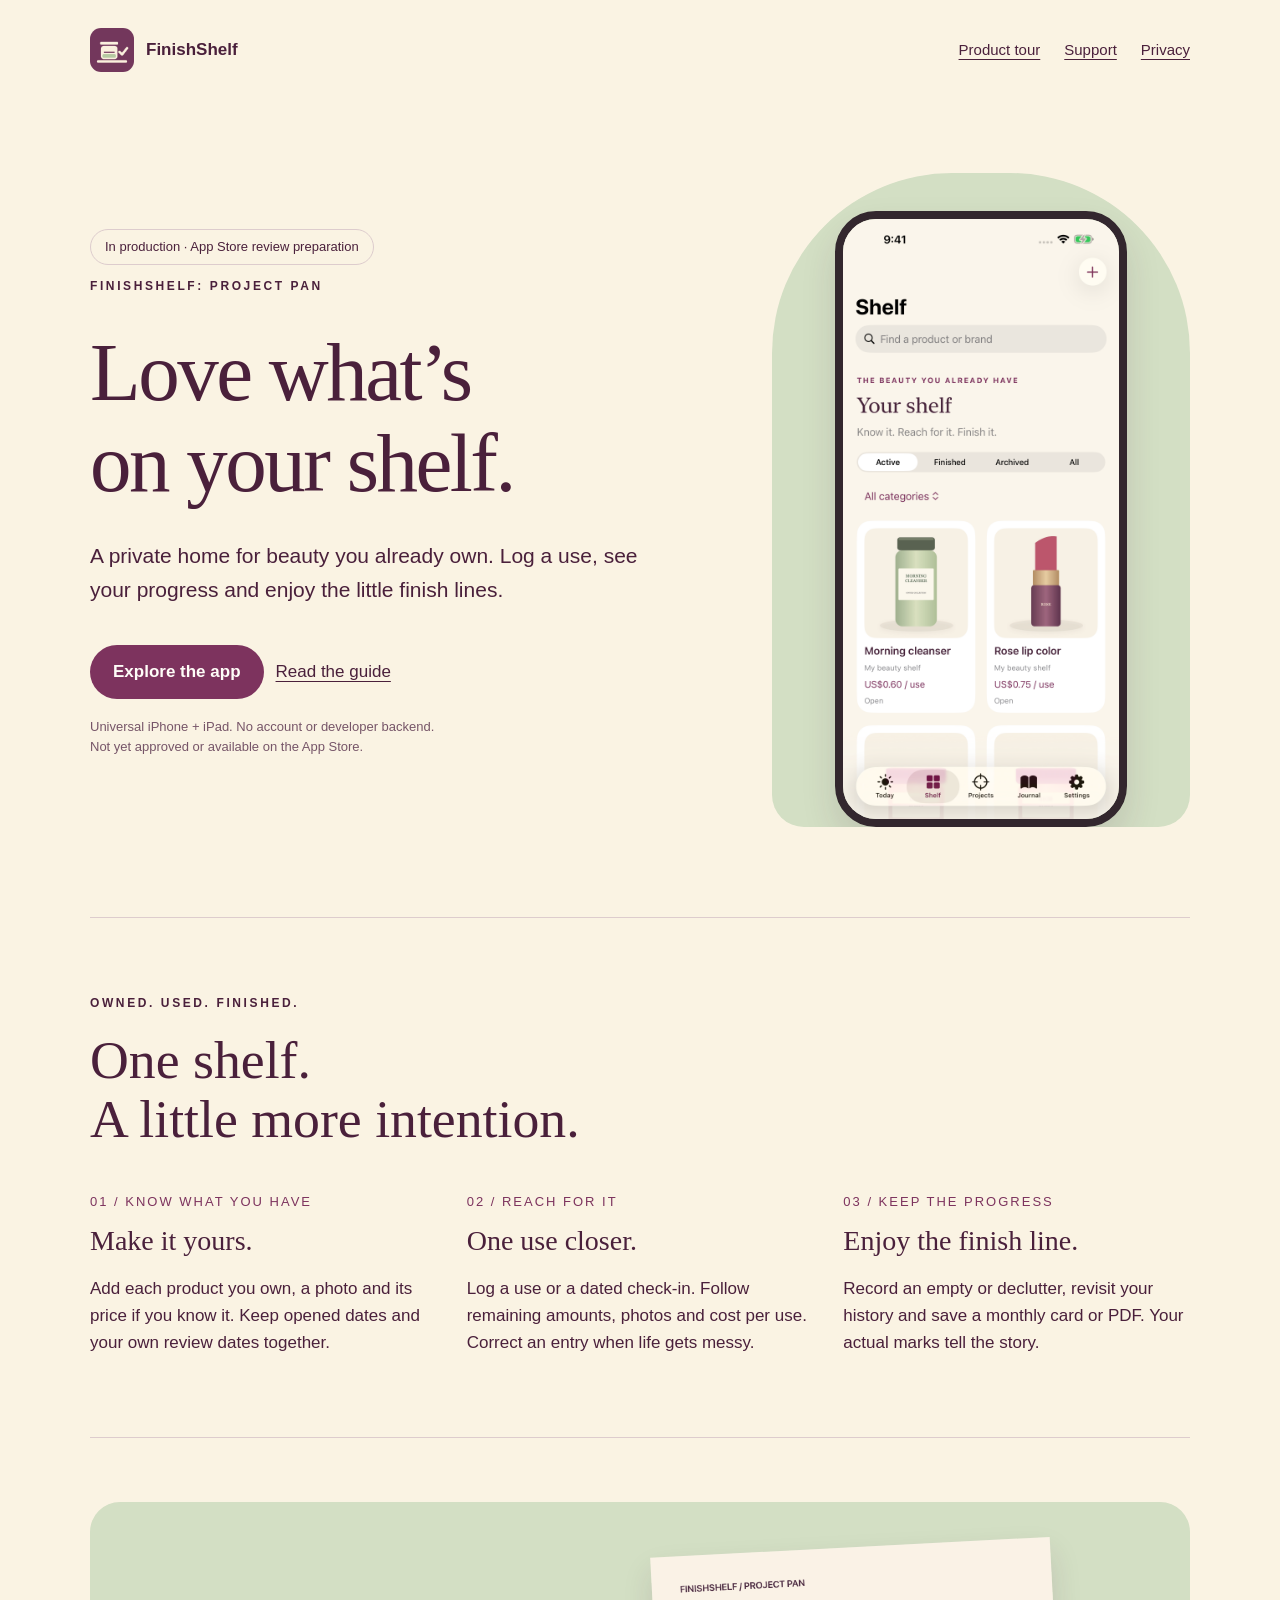
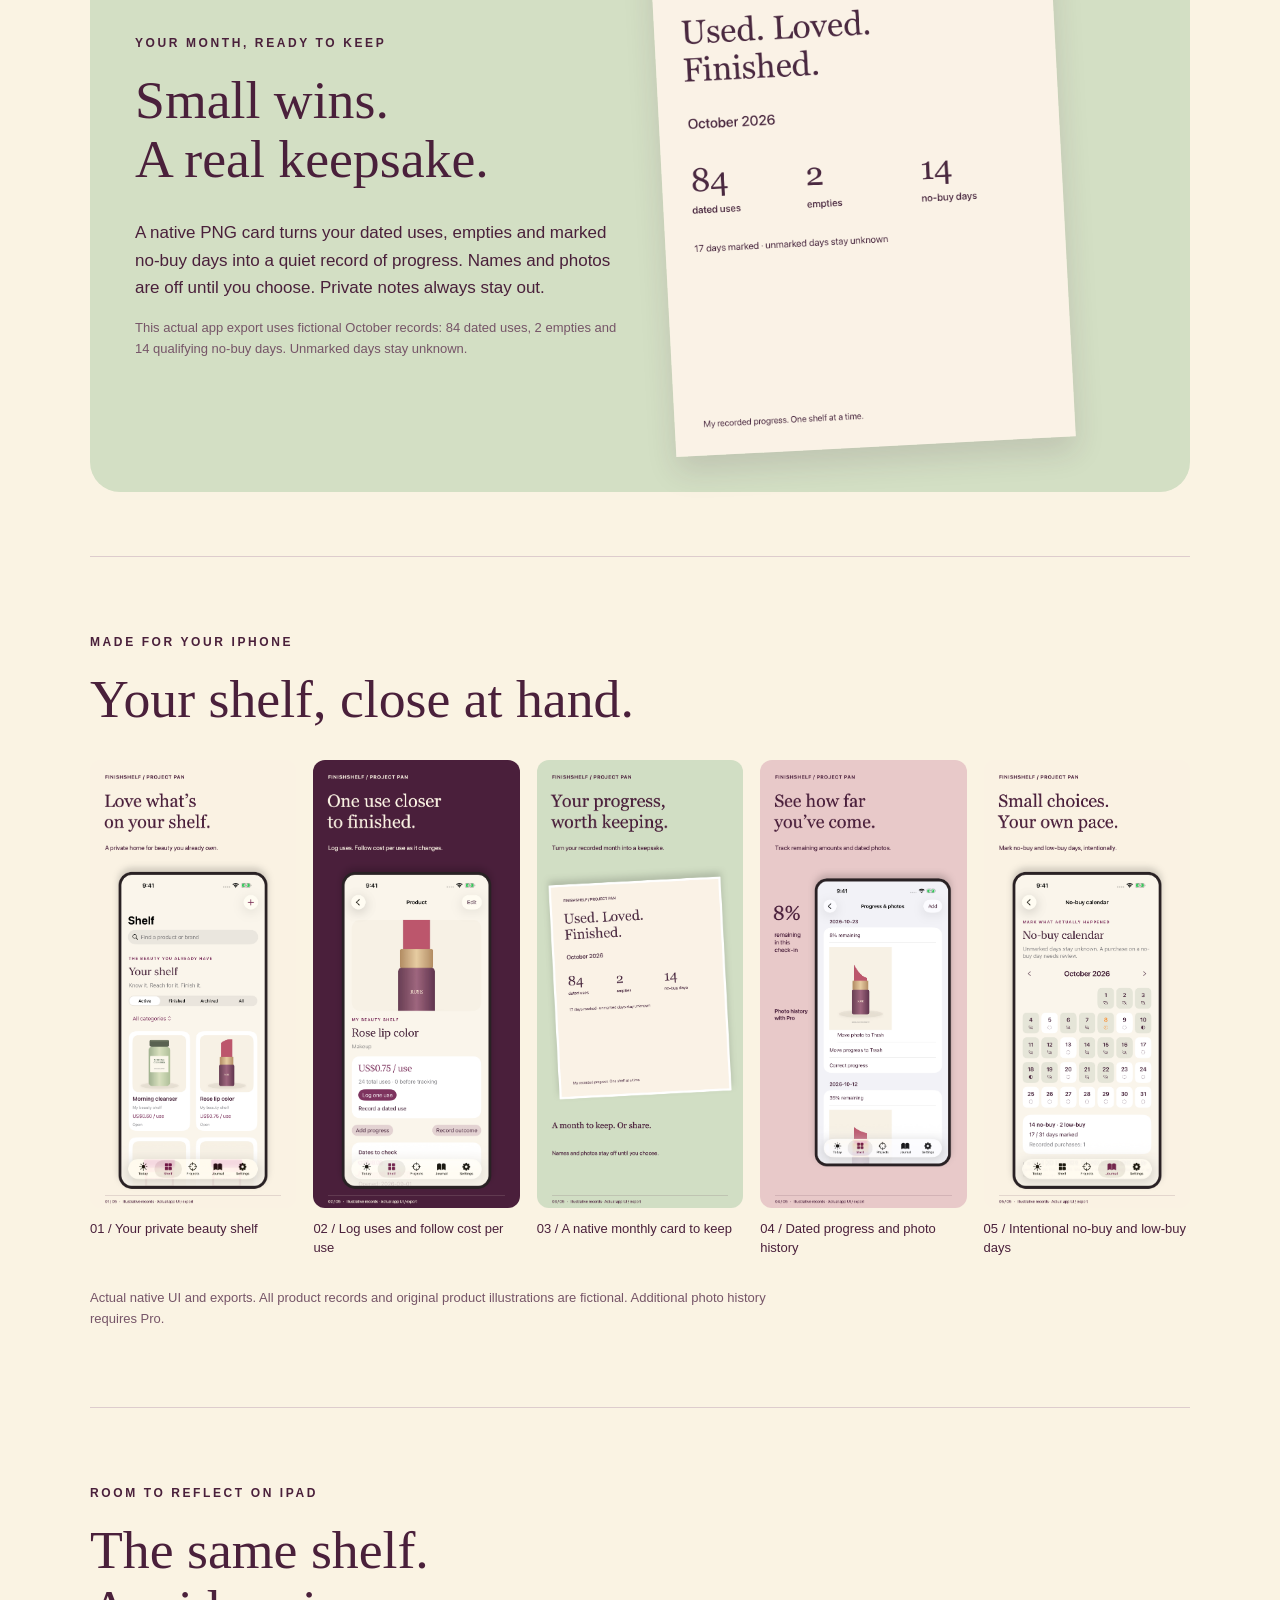
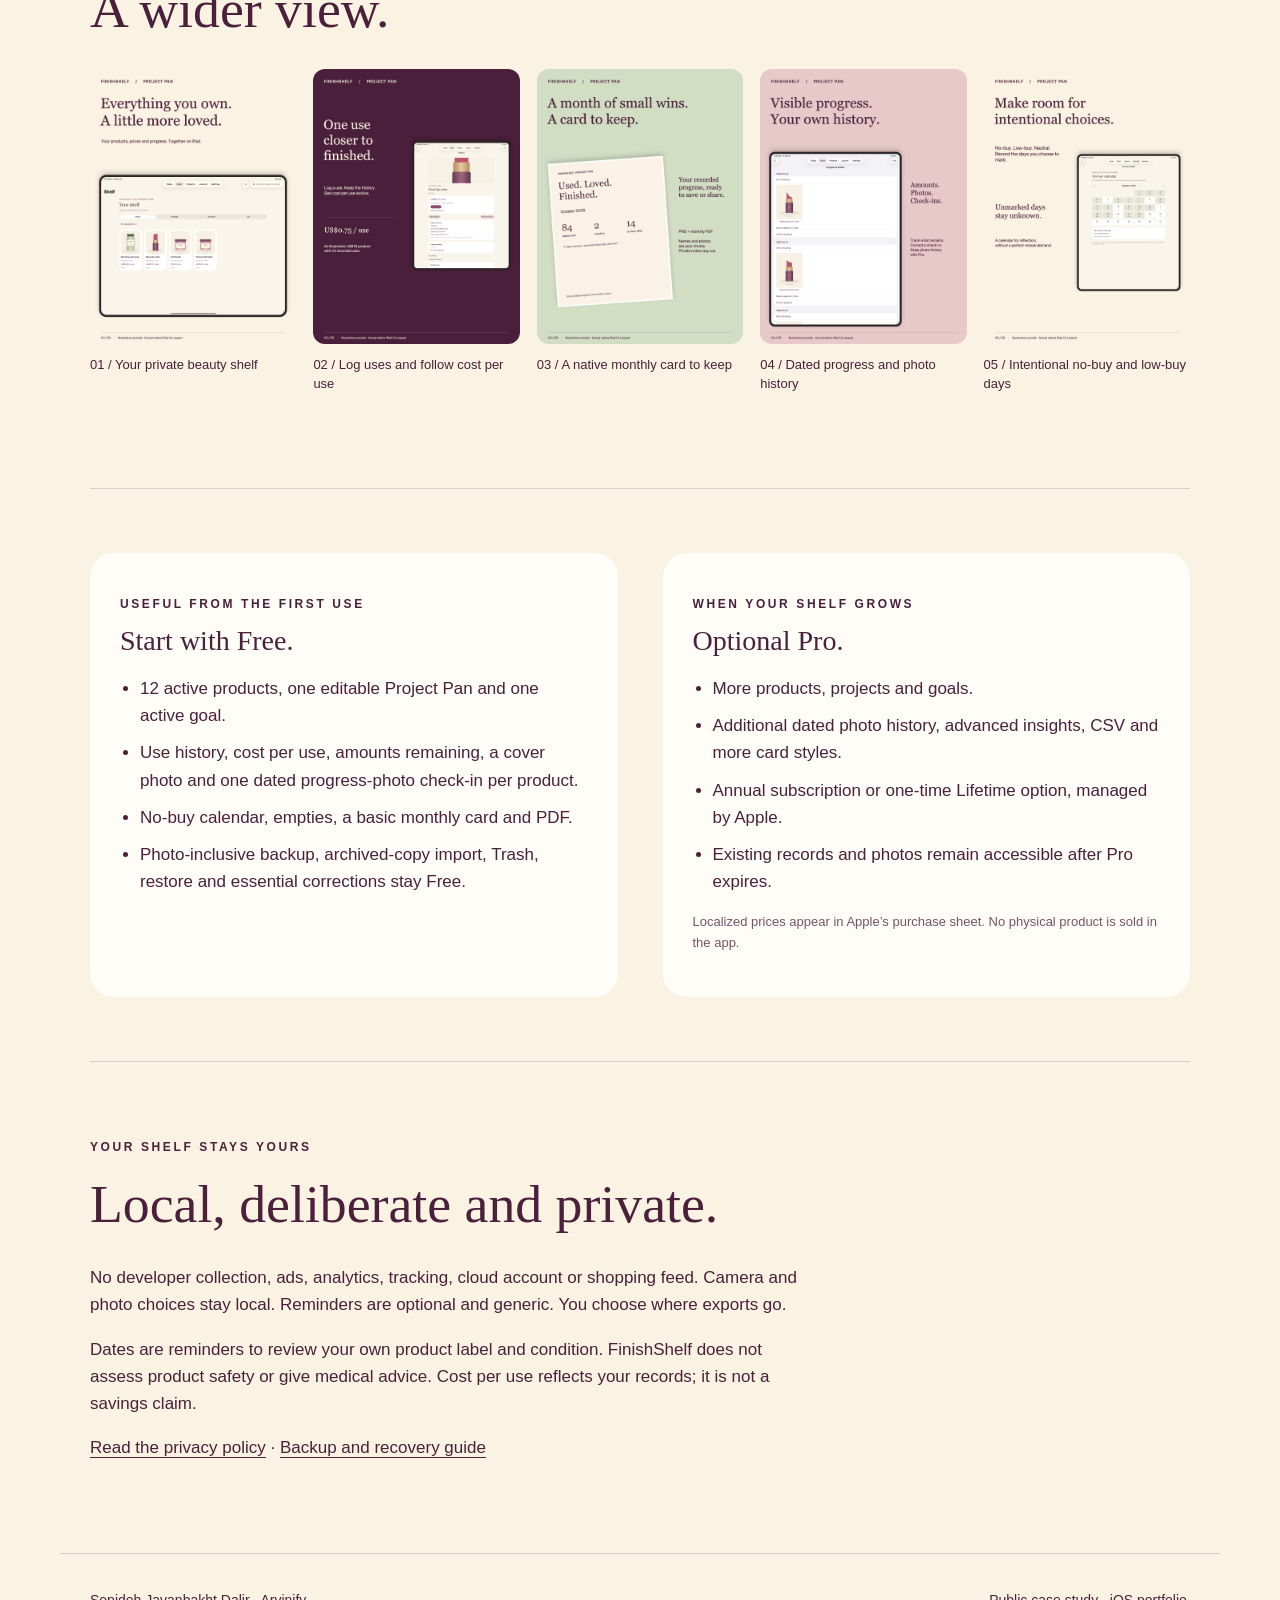
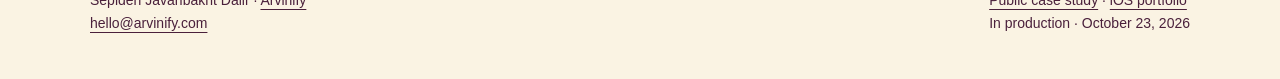
==== index.html @ 037db369 "Publish original FinishShelf product tour, campaigns, support and privacy" ====
<!doctype html><html lang="en"><head><meta charset="utf-8"><meta name="viewport" content="width=device-width,initial-scale=1"><meta name="description" content="A private beauty Project Pan shelf for iPhone and iPad. Log uses, track progress and save monthly cards."><meta name="theme-color" content="#faf3e3"><title>Love what’s on your shelf · FinishShelf</title><link rel="icon" href="assets/app-icon.png"><link rel="stylesheet" href="styles.css"></head><body><a class="skip" href="#main">Skip to content</a><header><a class="brand" href="./"><img src="assets/app-icon.png" alt="" width="44" height="44">FinishShelf</a><nav aria-label="Main"><a href="./#workflow">Product tour</a><a href="support.html">Support</a><a href="privacy.html">Privacy</a></nav></header><main id="main"><section class="hero"><div><span class="status">In production · App Store review preparation</span><p class="eyebrow">FinishShelf: Project Pan</p><h1>Love what’s<br>on your shelf.</h1><p class="lede">A private home for beauty you already own. Log a use, see your progress and enjoy the little finish lines.</p><a class="button" href="#workflow">Explore the app</a><a href="support.html">Read the guide</a><p class="note">Universal iPhone + iPad. No account or developer backend.<br>Not yet approved or available on the App Store.</p></div><div class="hero-visual"><img src="assets/native-shelf.png" alt="Actual FinishShelf shelf showing fictional cleanser and lip color, their photos and recorded cost per use" width="1320" height="2868"></div></section><section class="section" id="workflow"><p class="eyebrow">Owned. Used. Finished.</p><h2>One shelf.<br>A little more intention.</h2><div class="three"><article><p class="step">01 / KNOW WHAT YOU HAVE</p><h3>Make it yours.</h3><p>Add each product you own, a photo and its price if you know it. Keep opened dates and your own review dates together.</p></article><article><p class="step">02 / REACH FOR IT</p><h3>One use closer.</h3><p>Log a use or a dated check-in. Follow remaining amounts, photos and cost per use. Correct an entry when life gets messy.</p></article><article><p class="step">03 / KEEP THE PROGRESS</p><h3>Enjoy the finish line.</h3><p>Record an empty or declutter, revisit your history and save a monthly card or PDF. Your actual marks tell the story.</p></article></div></section><section class="section"><div class="result"><div><p class="eyebrow">Your month, ready to keep</p><h2>Small wins.<br>A real keepsake.</h2><p>A native PNG card turns your dated uses, empties and marked no-buy days into a quiet record of progress. Names and photos are off until you choose. Private notes always stay out.</p><p class="note">This actual app export uses fictional October records: 84 dated uses, 2 empties and 14 qualifying no-buy days. Unmarked days stay unknown.</p></div><img src="assets/native-monthly-card.png" alt="Actual October native card with 84 dated uses, 2 empties, 14 no-buy days and 17 days marked" loading="lazy" width="1080" height="1350"></div></section><section class="section"><p class="eyebrow">Made for your iPhone</p><h2>Your shelf, close at hand.</h2><div class="gallery"><figure><a href="assets/iphone-01.png"><img src="assets/iphone-01.png" alt="Your private beauty shelf: original iphone campaign with actual native app UI or export" loading="lazy" width="1206" height="2622"></a><figcaption>01 / Your private beauty shelf</figcaption></figure><figure><a href="assets/iphone-02.png"><img src="assets/iphone-02.png" alt="Log uses and follow cost per use: original iphone campaign with actual native app UI or export" loading="lazy" width="1206" height="2622"></a><figcaption>02 / Log uses and follow cost per use</figcaption></figure><figure><a href="assets/iphone-03.png"><img src="assets/iphone-03.png" alt="A native monthly card to keep: original iphone campaign with actual native app UI or export" loading="lazy" width="1206" height="2622"></a><figcaption>03 / A native monthly card to keep</figcaption></figure><figure><a href="assets/iphone-04.png"><img src="assets/iphone-04.png" alt="Dated progress and photo history: original iphone campaign with actual native app UI or export" loading="lazy" width="1206" height="2622"></a><figcaption>04 / Dated progress and photo history</figcaption></figure><figure><a href="assets/iphone-05.png"><img src="assets/iphone-05.png" alt="Intentional no-buy and low-buy days: original iphone campaign with actual native app UI or export" loading="lazy" width="1206" height="2622"></a><figcaption>05 / Intentional no-buy and low-buy days</figcaption></figure></div><p class="note">Actual native UI and exports. All product records and original product illustrations are fictional. Additional photo history requires Pro.</p></section><section class="section"><p class="eyebrow">Room to reflect on iPad</p><h2>The same shelf.<br>A wider view.</h2><div class="gallery"><figure><a href="assets/ipad-01.png"><img src="assets/ipad-01.png" alt="Your private beauty shelf: original ipad campaign with actual native app UI or export" loading="lazy" width="2064" height="2752"></a><figcaption>01 / Your private beauty shelf</figcaption></figure><figure><a href="assets/ipad-02.png"><img src="assets/ipad-02.png" alt="Log uses and follow cost per use: original ipad campaign with actual native app UI or export" loading="lazy" width="2064" height="2752"></a><figcaption>02 / Log uses and follow cost per use</figcaption></figure><figure><a href="assets/ipad-03.png"><img src="assets/ipad-03.png" alt="A native monthly card to keep: original ipad campaign with actual native app UI or export" loading="lazy" width="2064" height="2752"></a><figcaption>03 / A native monthly card to keep</figcaption></figure><figure><a href="assets/ipad-04.png"><img src="assets/ipad-04.png" alt="Dated progress and photo history: original ipad campaign with actual native app UI or export" loading="lazy" width="2064" height="2752"></a><figcaption>04 / Dated progress and photo history</figcaption></figure><figure><a href="assets/ipad-05.png"><img src="assets/ipad-05.png" alt="Intentional no-buy and low-buy days: original ipad campaign with actual native app UI or export" loading="lazy" width="2064" height="2752"></a><figcaption>05 / Intentional no-buy and low-buy days</figcaption></figure></div></section><section class="section split"><article class="card"><p class="eyebrow">Useful from the first use</p><h3>Start with Free.</h3><ul><li>12 active products, one editable Project Pan and one active goal.</li><li>Use history, cost per use, amounts remaining, a cover photo and one dated progress-photo check-in per product.</li><li>No-buy calendar, empties, a basic monthly card and PDF.</li><li>Photo-inclusive backup, archived-copy import, Trash, restore and essential corrections stay Free.</li></ul></article><article class="card"><p class="eyebrow">When your shelf grows</p><h3>Optional Pro.</h3><ul><li>More products, projects and goals.</li><li>Additional dated photo history, advanced insights, CSV and more card styles.</li><li>Annual subscription or one-time Lifetime option, managed by Apple.</li><li>Existing records and photos remain accessible after Pro expires.</li></ul><p class="note">Localized prices appear in Apple’s purchase sheet. No physical product is sold in the app.</p></article></section><section class="section"><p class="eyebrow">Your shelf stays yours</p><h2>Local, deliberate and private.</h2><p>No developer collection, ads, analytics, tracking, cloud account or shopping feed. Camera and photo choices stay local. Reminders are optional and generic. You choose where exports go.</p><p>Dates are reminders to review your own product label and condition. FinishShelf does not assess product safety or give medical advice. Cost per use reflects your records; it is not a savings claim.</p><a href="privacy.html">Read the privacy policy</a> · <a href="support.html">Backup and recovery guide</a></section></main><footer><p>Sepideh Javanbakht Dalir · <a href="https://www.arvinify.com">Arvinify</a><br><a href="mailto:hello@arvinify.com">hello@arvinify.com</a></p><p><a href="https://github.com/sepidehdalir/finishshelf">Public case study</a> · <a href="https://github.com/sepidehdalir/ios-app-portfolio">iOS portfolio</a><br>In production · October 23, 2026</p></footer></body></html>
---- styles.css ----
@charset "UTF-8";:root{--paper:#faf3e3;--ink:#4a203b;--berry:#7d335e;--sage:#d3dfc4;--line:#ddcccd;--white:#fffdf8}*{box-sizing:border-box}html{scroll-behavior:smooth}body{margin:0;background:var(--paper);color:var(--ink);font:17px/1.6 -apple-system,BlinkMacSystemFont,"Segoe UI",sans-serif}a{color:inherit;text-underline-offset:4px}a:hover{color:var(--berry)}a:focus-visible{outline:3px solid var(--berry);outline-offset:6px}.skip{position:absolute;top:-80px;left:20px;background:white;padding:10px;z-index:9}.skip:focus{top:10px}header,main,footer{max-width:1160px;margin:auto;padding:28px 30px}header{display:flex;justify-content:space-between;align-items:center;gap:20px;flex-wrap:wrap}.brand{display:flex;align-items:center;gap:12px;font-weight:650;text-decoration:none}.brand img{width:44px;height:44px;border-radius:11px}nav{display:flex;gap:24px;flex-wrap:wrap;font-size:15px}.hero{display:grid;grid-template-columns:1.2fr .8fr;gap:55px;align-items:center;padding:45px 0 90px}.eyebrow{font-size:12px;letter-spacing:2.6px;font-weight:700;text-transform:uppercase}.status{display:inline-block;border:1px solid var(--line);padding:7px 14px;border-radius:30px;font-size:13px}h1,h2,h3{font-family:Georgia,serif;font-weight:400;line-height:1.1}h1{font-size:clamp(48px,6.5vw,83px);letter-spacing:-2.5px;margin:30px 0}h2{font-size:clamp(34px,4.2vw,54px);margin:18px 0 30px}h3{font-size:28px;margin:10px 0 18px}p{max-width:720px}.lede{font-size:21px;max-width:550px}.button{display:inline-block;background:var(--berry);color:#fffdf8;text-decoration:none;border-radius:30px;padding:13px 23px;margin:18px 12px 5px 0;font-weight:600}.button:hover{color:white;background:var(--ink)}.hero-visual{padding:38px 32px 0;border-radius:180px 180px 32px 32px;background:var(--sage);display:flex;justify-content:center;max-height:690px;overflow:hidden}.hero-visual img{width:100%;max-width:292px;display:block;object-fit:contain;align-self:flex-start;border:8px solid #33272e;border-radius:41px;box-shadow:0 18px 35px #43213922}.note{font-size:13px;line-height:1.6;color:#765568}.section{padding:64px 0;border-top:1px solid var(--line);scroll-margin-top:20px}.three{display:grid;grid-template-columns:repeat(3,1fr);gap:30px}.step{font-size:13px;letter-spacing:2px;color:var(--berry)}.result{background:var(--sage);border-radius:30px;padding:45px;display:grid;grid-template-columns:1fr 1fr;gap:45px;align-items:center}.result img{width:100%;max-width:400px;transform:rotate(-3deg);box-shadow:0 15px 30px #43213922}.gallery{display:grid;grid-template-columns:repeat(5,minmax(0,1fr));gap:17px;margin:30px 0}.gallery a{display:block}.gallery img{display:block;width:100%;height:auto;border-radius:12px}.gallery a:hover{transform:translateY(-3px)}.gallery figcaption{font-size:13px;line-height:1.45;margin-top:12px}.gallery figure{margin:0}.split{display:grid;grid-template-columns:1fr 1fr;gap:45px}.card{padding:30px;background:var(--white);border-radius:24px}.card ul{padding-left:20px}.card li{margin:10px 0}.legal{max-width:850px;margin:auto;padding-top:40px;padding-bottom:65px}.legal h1{font-size:58px}.legal h2{font-size:31px;margin:40px 0 18px}.legal h3{font-size:26px;margin-top:28px}.legal p,.legal li{max-width:800px}.faq{padding:25px 0;border-bottom:1px solid var(--line)}.faq h2{font-size:30px;margin:0 0 16px}footer{border-top:1px solid var(--line);font-size:14px;display:flex;gap:20px;justify-content:space-between;flex-wrap:wrap;padding-top:35px;padding-bottom:45px}footer p{margin:0}img{max-width:100%;height:auto}@media(max-width:760px){header,main,footer{padding-left:22px;padding-right:22px}header{gap:18px}nav{gap:18px}.hero{grid-template-columns:1fr;gap:30px;padding:24px 0 60px}.hero-visual{max-height:600px;max-width:420px;margin:auto;padding:25px 28px 0}.three,.split,.result{grid-template-columns:1fr}.three{gap:22px}.result{padding:30px;gap:35px}.result img{max-width:360px;margin:auto}.gallery{display:flex;overflow:auto;gap:16px;padding:0 4px 20px;scroll-snap-type:x mandatory}.gallery figure{flex:0 0 210px;scroll-snap-align:start}.section{padding:44px 0}.legal h1{font-size:45px}.lede{font-size:20px}}@media(prefers-reduced-motion:reduce){html{scroll-behavior:auto}.gallery a:hover{transform:none}}
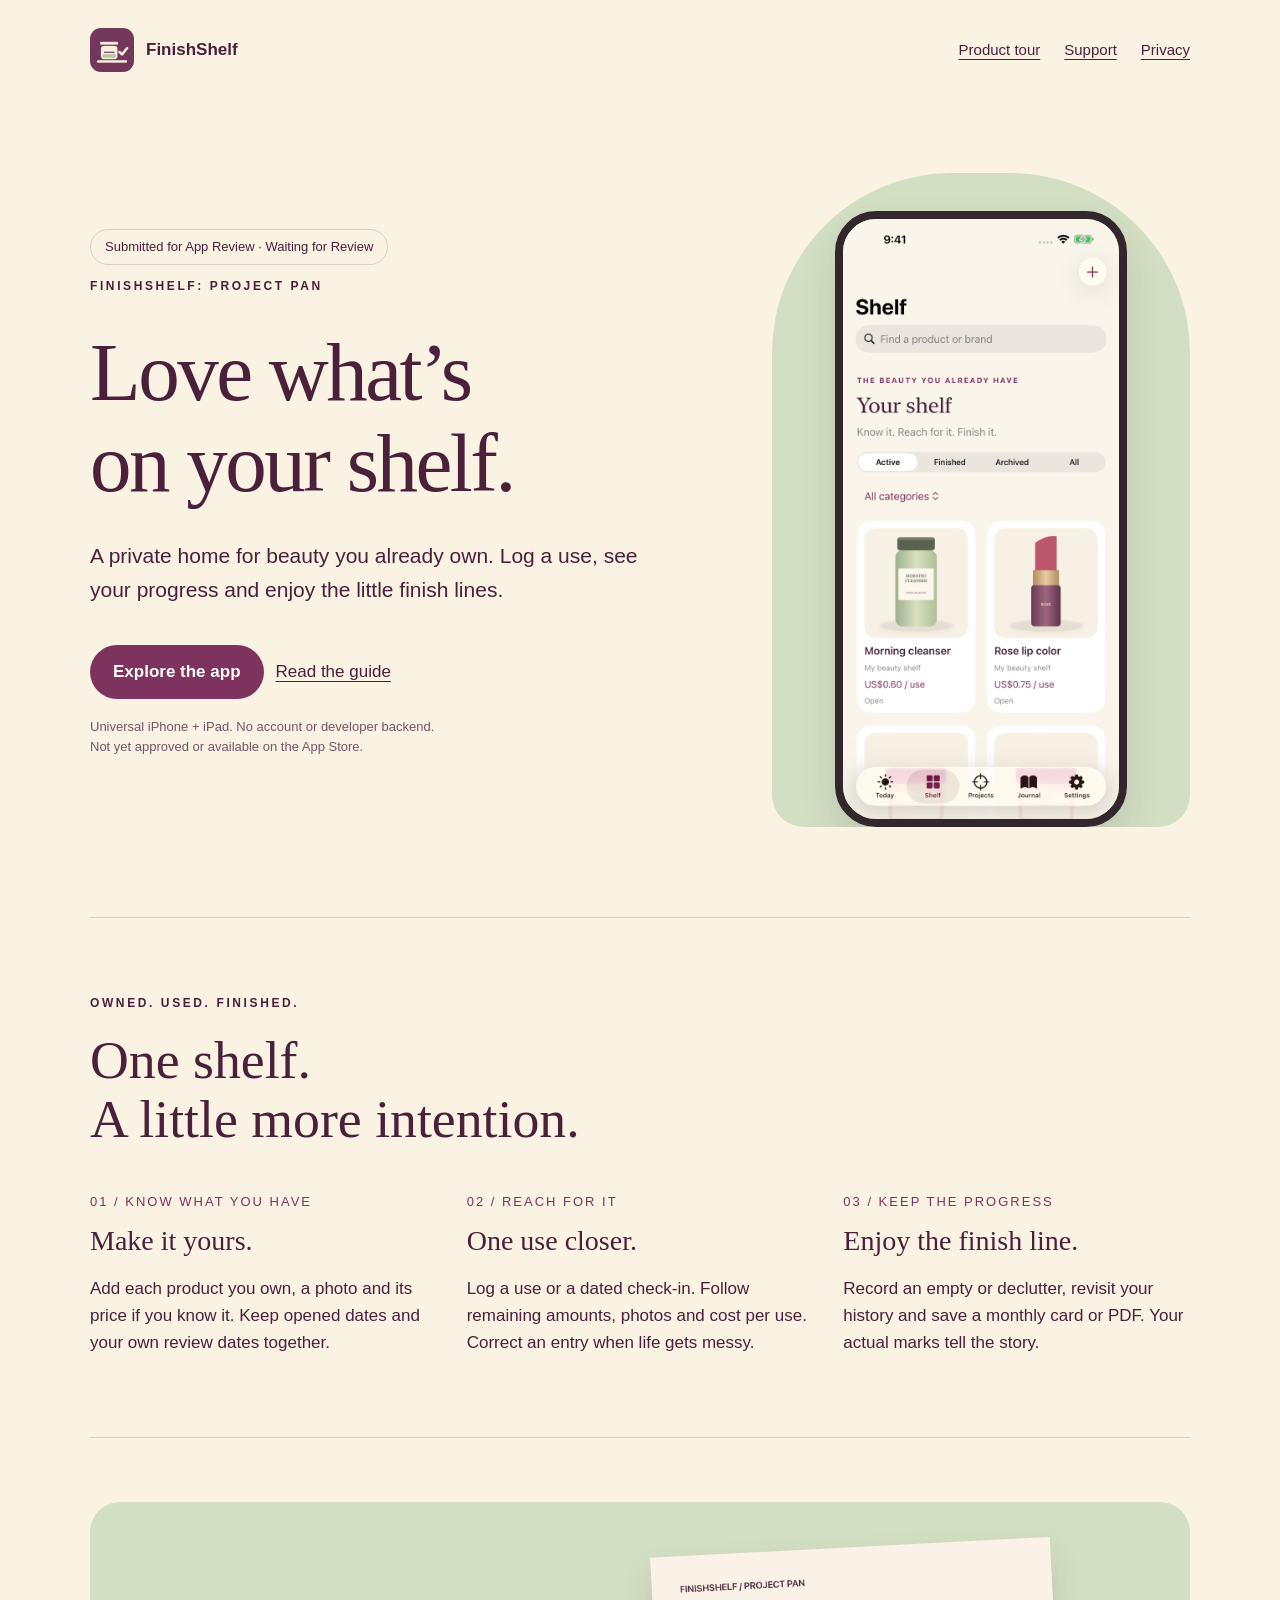
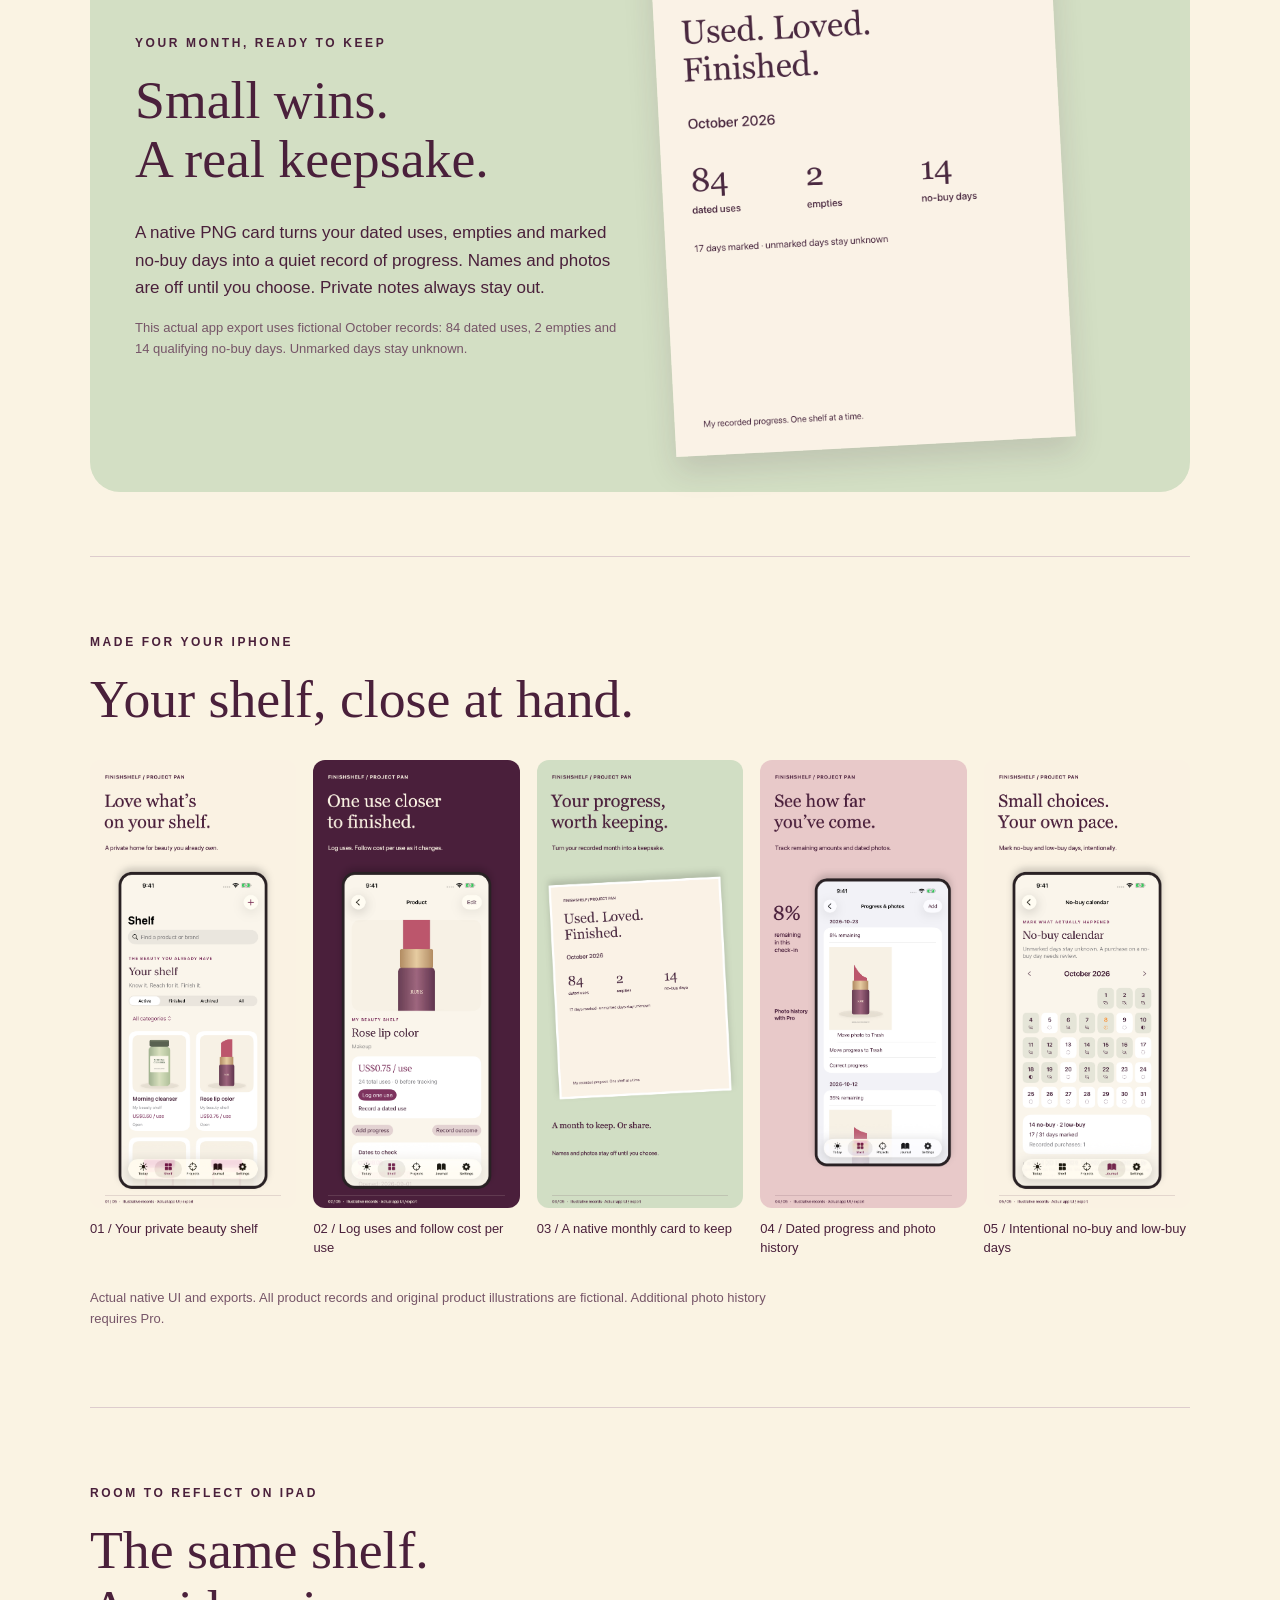
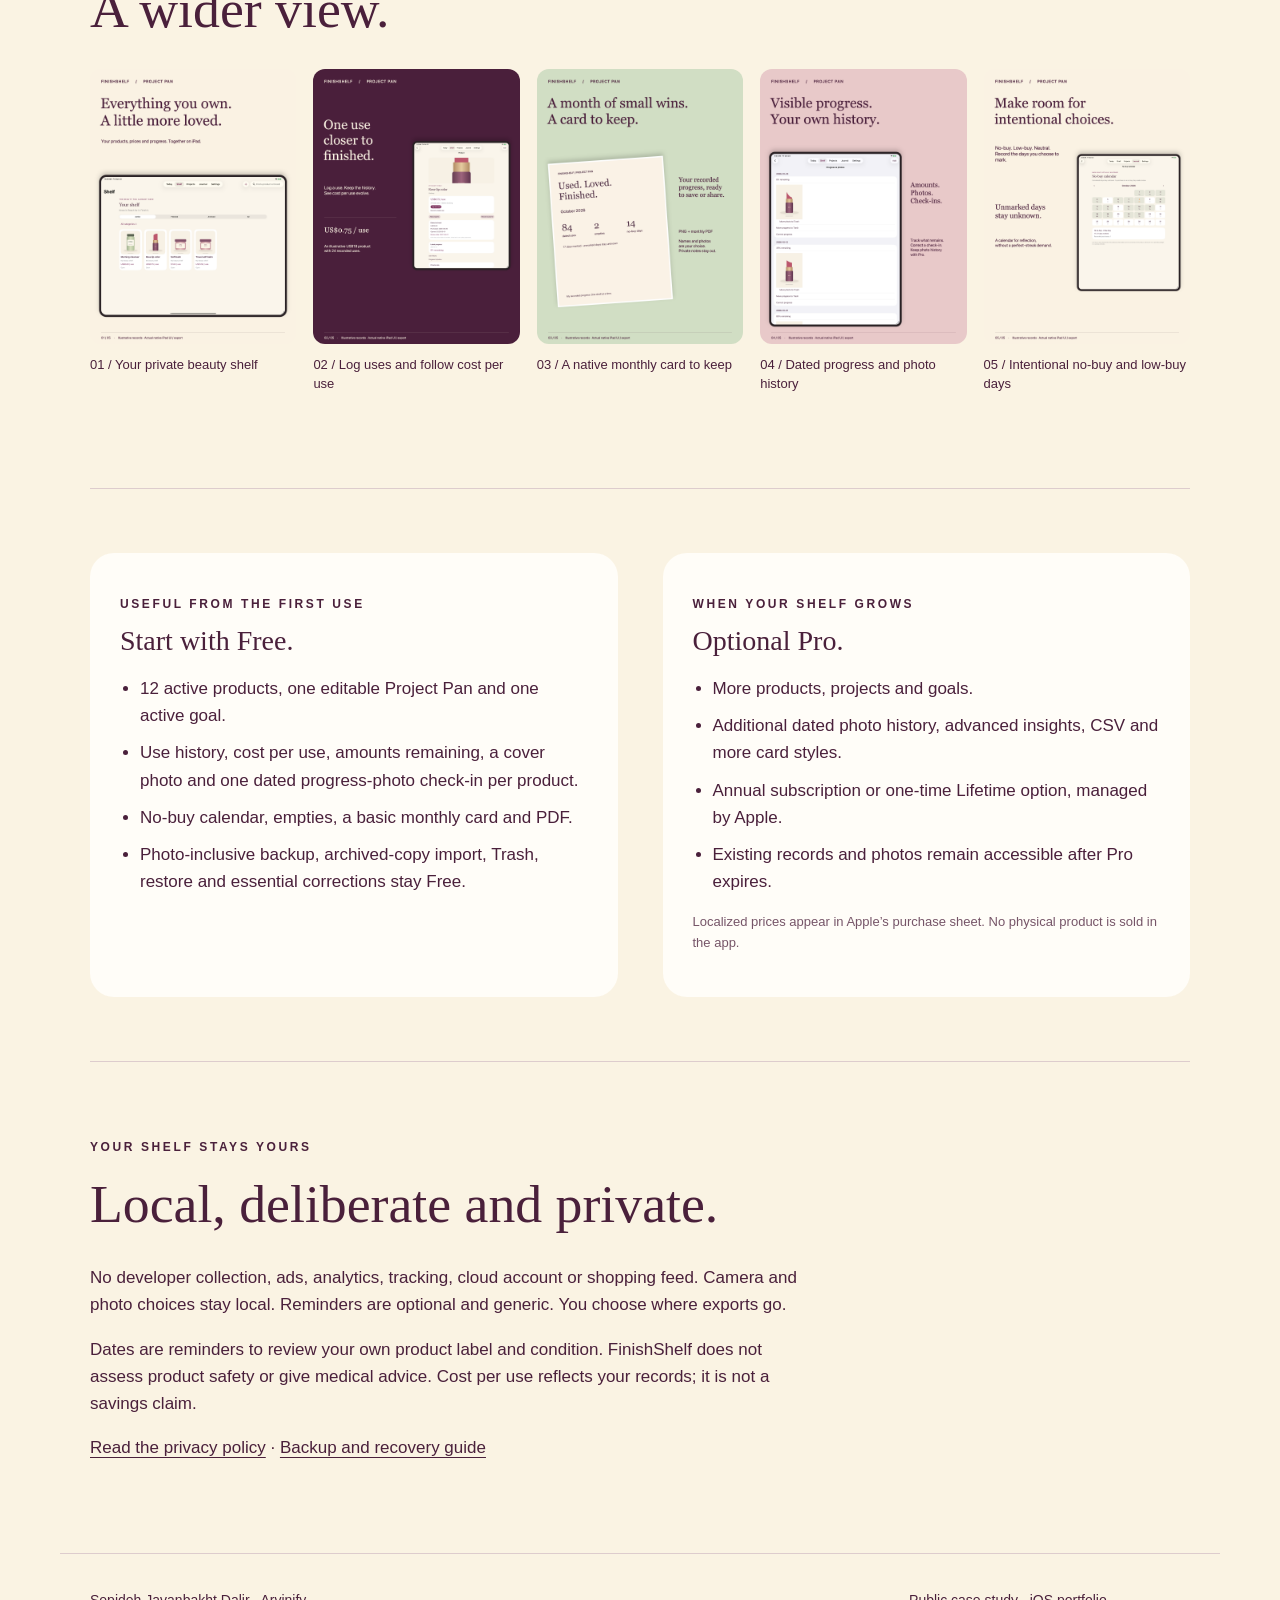
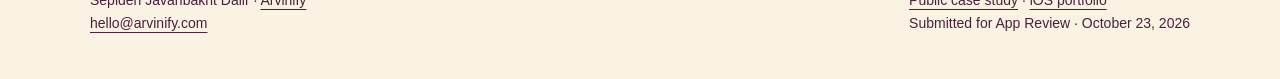
==== commit 16d9362d: "Record FinishShelf four-item App Review submission" ====
--- a/index.html
+++ b/index.html
@@ -1 +1 @@
-<!doctype html><html lang="en"><head><meta charset="utf-8"><meta name="viewport" content="width=device-width,initial-scale=1"><meta name="description" content="A private beauty Project Pan shelf for iPhone and iPad. Log uses, track progress and save monthly cards."><meta name="theme-color" content="#faf3e3"><title>Love what’s on your shelf · FinishShelf</title><link rel="icon" href="assets/app-icon.png"><link rel="stylesheet" href="styles.css"></head><body><a class="skip" href="#main">Skip to content</a><header><a class="brand" href="./"><img src="assets/app-icon.png" alt="" width="44" height="44">FinishShelf</a><nav aria-label="Main"><a href="./#workflow">Product tour</a><a href="support.html">Support</a><a href="privacy.html">Privacy</a></nav></header><main id="main"><section class="hero"><div><span class="status">In production · App Store review preparation</span><p class="eyebrow">FinishShelf: Project Pan</p><h1>Love what’s<br>on your shelf.</h1><p class="lede">A private home for beauty you already own. Log a use, see your progress and enjoy the little finish lines.</p><a class="button" href="#workflow">Explore the app</a><a href="support.html">Read the guide</a><p class="note">Universal iPhone + iPad. No account or developer backend.<br>Not yet approved or available on the App Store.</p></div><div class="hero-visual"><img src="assets/native-shelf.png" alt="Actual FinishShelf shelf showing fictional cleanser and lip color, their photos and recorded cost per use" width="1320" height="2868"></div></section><section class="section" id="workflow"><p class="eyebrow">Owned. Used. Finished.</p><h2>One shelf.<br>A little more intention.</h2><div class="three"><article><p class="step">01 / KNOW WHAT YOU HAVE</p><h3>Make it yours.</h3><p>Add each product you own, a photo and its price if you know it. Keep opened dates and your own review dates together.</p></article><article><p class="step">02 / REACH FOR IT</p><h3>One use closer.</h3><p>Log a use or a dated check-in. Follow remaining amounts, photos and cost per use. Correct an entry when life gets messy.</p></article><article><p class="step">03 / KEEP THE PROGRESS</p><h3>Enjoy the finish line.</h3><p>Record an empty or declutter, revisit your history and save a monthly card or PDF. Your actual marks tell the story.</p></article></div></section><section class="section"><div class="result"><div><p class="eyebrow">Your month, ready to keep</p><h2>Small wins.<br>A real keepsake.</h2><p>A native PNG card turns your dated uses, empties and marked no-buy days into a quiet record of progress. Names and photos are off until you choose. Private notes always stay out.</p><p class="note">This actual app export uses fictional October records: 84 dated uses, 2 empties and 14 qualifying no-buy days. Unmarked days stay unknown.</p></div><img src="assets/native-monthly-card.png" alt="Actual October native card with 84 dated uses, 2 empties, 14 no-buy days and 17 days marked" loading="lazy" width="1080" height="1350"></div></section><section class="section"><p class="eyebrow">Made for your iPhone</p><h2>Your shelf, close at hand.</h2><div class="gallery"><figure><a href="assets/iphone-01.png"><img src="assets/iphone-01.png" alt="Your private beauty shelf: original iphone campaign with actual native app UI or export" loading="lazy" width="1206" height="2622"></a><figcaption>01 / Your private beauty shelf</figcaption></figure><figure><a href="assets/iphone-02.png"><img src="assets/iphone-02.png" alt="Log uses and follow cost per use: original iphone campaign with actual native app UI or export" loading="lazy" width="1206" height="2622"></a><figcaption>02 / Log uses and follow cost per use</figcaption></figure><figure><a href="assets/iphone-03.png"><img src="assets/iphone-03.png" alt="A native monthly card to keep: original iphone campaign with actual native app UI or export" loading="lazy" width="1206" height="2622"></a><figcaption>03 / A native monthly card to keep</figcaption></figure><figure><a href="assets/iphone-04.png"><img src="assets/iphone-04.png" alt="Dated progress and photo history: original iphone campaign with actual native app UI or export" loading="lazy" width="1206" height="2622"></a><figcaption>04 / Dated progress and photo history</figcaption></figure><figure><a href="assets/iphone-05.png"><img src="assets/iphone-05.png" alt="Intentional no-buy and low-buy days: original iphone campaign with actual native app UI or export" loading="lazy" width="1206" height="2622"></a><figcaption>05 / Intentional no-buy and low-buy days</figcaption></figure></div><p class="note">Actual native UI and exports. All product records and original product illustrations are fictional. Additional photo history requires Pro.</p></section><section class="section"><p class="eyebrow">Room to reflect on iPad</p><h2>The same shelf.<br>A wider view.</h2><div class="gallery"><figure><a href="assets/ipad-01.png"><img src="assets/ipad-01.png" alt="Your private beauty shelf: original ipad campaign with actual native app UI or export" loading="lazy" width="2064" height="2752"></a><figcaption>01 / Your private beauty shelf</figcaption></figure><figure><a href="assets/ipad-02.png"><img src="assets/ipad-02.png" alt="Log uses and follow cost per use: original ipad campaign with actual native app UI or export" loading="lazy" width="2064" height="2752"></a><figcaption>02 / Log uses and follow cost per use</figcaption></figure><figure><a href="assets/ipad-03.png"><img src="assets/ipad-03.png" alt="A native monthly card to keep: original ipad campaign with actual native app UI or export" loading="lazy" width="2064" height="2752"></a><figcaption>03 / A native monthly card to keep</figcaption></figure><figure><a href="assets/ipad-04.png"><img src="assets/ipad-04.png" alt="Dated progress and photo history: original ipad campaign with actual native app UI or export" loading="lazy" width="2064" height="2752"></a><figcaption>04 / Dated progress and photo history</figcaption></figure><figure><a href="assets/ipad-05.png"><img src="assets/ipad-05.png" alt="Intentional no-buy and low-buy days: original ipad campaign with actual native app UI or export" loading="lazy" width="2064" height="2752"></a><figcaption>05 / Intentional no-buy and low-buy days</figcaption></figure></div></section><section class="section split"><article class="card"><p class="eyebrow">Useful from the first use</p><h3>Start with Free.</h3><ul><li>12 active products, one editable Project Pan and one active goal.</li><li>Use history, cost per use, amounts remaining, a cover photo and one dated progress-photo check-in per product.</li><li>No-buy calendar, empties, a basic monthly card and PDF.</li><li>Photo-inclusive backup, archived-copy import, Trash, restore and essential corrections stay Free.</li></ul></article><article class="card"><p class="eyebrow">When your shelf grows</p><h3>Optional Pro.</h3><ul><li>More products, projects and goals.</li><li>Additional dated photo history, advanced insights, CSV and more card styles.</li><li>Annual subscription or one-time Lifetime option, managed by Apple.</li><li>Existing records and photos remain accessible after Pro expires.</li></ul><p class="note">Localized prices appear in Apple’s purchase sheet. No physical product is sold in the app.</p></article></section><section class="section"><p class="eyebrow">Your shelf stays yours</p><h2>Local, deliberate and private.</h2><p>No developer collection, ads, analytics, tracking, cloud account or shopping feed. Camera and photo choices stay local. Reminders are optional and generic. You choose where exports go.</p><p>Dates are reminders to review your own product label and condition. FinishShelf does not assess product safety or give medical advice. Cost per use reflects your records; it is not a savings claim.</p><a href="privacy.html">Read the privacy policy</a> · <a href="support.html">Backup and recovery guide</a></section></main><footer><p>Sepideh Javanbakht Dalir · <a href="https://www.arvinify.com">Arvinify</a><br><a href="mailto:hello@arvinify.com">hello@arvinify.com</a></p><p><a href="https://github.com/sepidehdalir/finishshelf">Public case study</a> · <a href="https://github.com/sepidehdalir/ios-app-portfolio">iOS portfolio</a><br>In production · October 23, 2026</p></footer></body></html>+<!doctype html><html lang="en"><head><meta charset="utf-8"><meta name="viewport" content="width=device-width,initial-scale=1"><meta name="description" content="A private beauty Project Pan shelf for iPhone and iPad. Log uses, track progress and save monthly cards."><meta name="theme-color" content="#faf3e3"><title>Love what’s on your shelf · FinishShelf</title><link rel="icon" href="assets/app-icon.png"><link rel="stylesheet" href="styles.css"></head><body><a class="skip" href="#main">Skip to content</a><header><a class="brand" href="./"><img src="assets/app-icon.png" alt="" width="44" height="44">FinishShelf</a><nav aria-label="Main"><a href="./#workflow">Product tour</a><a href="support.html">Support</a><a href="privacy.html">Privacy</a></nav></header><main id="main"><section class="hero"><div><span class="status">Submitted for App Review · Waiting for Review</span><p class="eyebrow">FinishShelf: Project Pan</p><h1>Love what’s<br>on your shelf.</h1><p class="lede">A private home for beauty you already own. Log a use, see your progress and enjoy the little finish lines.</p><a class="button" href="#workflow">Explore the app</a><a href="support.html">Read the guide</a><p class="note">Universal iPhone + iPad. No account or developer backend.<br>Not yet approved or available on the App Store.</p></div><div class="hero-visual"><img src="assets/native-shelf.png" alt="Actual FinishShelf shelf showing fictional cleanser and lip color, their photos and recorded cost per use" width="1320" height="2868"></div></section><section class="section" id="workflow"><p class="eyebrow">Owned. Used. Finished.</p><h2>One shelf.<br>A little more intention.</h2><div class="three"><article><p class="step">01 / KNOW WHAT YOU HAVE</p><h3>Make it yours.</h3><p>Add each product you own, a photo and its price if you know it. Keep opened dates and your own review dates together.</p></article><article><p class="step">02 / REACH FOR IT</p><h3>One use closer.</h3><p>Log a use or a dated check-in. Follow remaining amounts, photos and cost per use. Correct an entry when life gets messy.</p></article><article><p class="step">03 / KEEP THE PROGRESS</p><h3>Enjoy the finish line.</h3><p>Record an empty or declutter, revisit your history and save a monthly card or PDF. Your actual marks tell the story.</p></article></div></section><section class="section"><div class="result"><div><p class="eyebrow">Your month, ready to keep</p><h2>Small wins.<br>A real keepsake.</h2><p>A native PNG card turns your dated uses, empties and marked no-buy days into a quiet record of progress. Names and photos are off until you choose. Private notes always stay out.</p><p class="note">This actual app export uses fictional October records: 84 dated uses, 2 empties and 14 qualifying no-buy days. Unmarked days stay unknown.</p></div><img src="assets/native-monthly-card.png" alt="Actual October native card with 84 dated uses, 2 empties, 14 no-buy days and 17 days marked" loading="lazy" width="1080" height="1350"></div></section><section class="section"><p class="eyebrow">Made for your iPhone</p><h2>Your shelf, close at hand.</h2><div class="gallery"><figure><a href="assets/iphone-01.png"><img src="assets/iphone-01.png" alt="Your private beauty shelf: original iphone campaign with actual native app UI or export" loading="lazy" width="1206" height="2622"></a><figcaption>01 / Your private beauty shelf</figcaption></figure><figure><a href="assets/iphone-02.png"><img src="assets/iphone-02.png" alt="Log uses and follow cost per use: original iphone campaign with actual native app UI or export" loading="lazy" width="1206" height="2622"></a><figcaption>02 / Log uses and follow cost per use</figcaption></figure><figure><a href="assets/iphone-03.png"><img src="assets/iphone-03.png" alt="A native monthly card to keep: original iphone campaign with actual native app UI or export" loading="lazy" width="1206" height="2622"></a><figcaption>03 / A native monthly card to keep</figcaption></figure><figure><a href="assets/iphone-04.png"><img src="assets/iphone-04.png" alt="Dated progress and photo history: original iphone campaign with actual native app UI or export" loading="lazy" width="1206" height="2622"></a><figcaption>04 / Dated progress and photo history</figcaption></figure><figure><a href="assets/iphone-05.png"><img src="assets/iphone-05.png" alt="Intentional no-buy and low-buy days: original iphone campaign with actual native app UI or export" loading="lazy" width="1206" height="2622"></a><figcaption>05 / Intentional no-buy and low-buy days</figcaption></figure></div><p class="note">Actual native UI and exports. All product records and original product illustrations are fictional. Additional photo history requires Pro.</p></section><section class="section"><p class="eyebrow">Room to reflect on iPad</p><h2>The same shelf.<br>A wider view.</h2><div class="gallery"><figure><a href="assets/ipad-01.png"><img src="assets/ipad-01.png" alt="Your private beauty shelf: original ipad campaign with actual native app UI or export" loading="lazy" width="2064" height="2752"></a><figcaption>01 / Your private beauty shelf</figcaption></figure><figure><a href="assets/ipad-02.png"><img src="assets/ipad-02.png" alt="Log uses and follow cost per use: original ipad campaign with actual native app UI or export" loading="lazy" width="2064" height="2752"></a><figcaption>02 / Log uses and follow cost per use</figcaption></figure><figure><a href="assets/ipad-03.png"><img src="assets/ipad-03.png" alt="A native monthly card to keep: original ipad campaign with actual native app UI or export" loading="lazy" width="2064" height="2752"></a><figcaption>03 / A native monthly card to keep</figcaption></figure><figure><a href="assets/ipad-04.png"><img src="assets/ipad-04.png" alt="Dated progress and photo history: original ipad campaign with actual native app UI or export" loading="lazy" width="2064" height="2752"></a><figcaption>04 / Dated progress and photo history</figcaption></figure><figure><a href="assets/ipad-05.png"><img src="assets/ipad-05.png" alt="Intentional no-buy and low-buy days: original ipad campaign with actual native app UI or export" loading="lazy" width="2064" height="2752"></a><figcaption>05 / Intentional no-buy and low-buy days</figcaption></figure></div></section><section class="section split"><article class="card"><p class="eyebrow">Useful from the first use</p><h3>Start with Free.</h3><ul><li>12 active products, one editable Project Pan and one active goal.</li><li>Use history, cost per use, amounts remaining, a cover photo and one dated progress-photo check-in per product.</li><li>No-buy calendar, empties, a basic monthly card and PDF.</li><li>Photo-inclusive backup, archived-copy import, Trash, restore and essential corrections stay Free.</li></ul></article><article class="card"><p class="eyebrow">When your shelf grows</p><h3>Optional Pro.</h3><ul><li>More products, projects and goals.</li><li>Additional dated photo history, advanced insights, CSV and more card styles.</li><li>Annual subscription or one-time Lifetime option, managed by Apple.</li><li>Existing records and photos remain accessible after Pro expires.</li></ul><p class="note">Localized prices appear in Apple’s purchase sheet. No physical product is sold in the app.</p></article></section><section class="section"><p class="eyebrow">Your shelf stays yours</p><h2>Local, deliberate and private.</h2><p>No developer collection, ads, analytics, tracking, cloud account or shopping feed. Camera and photo choices stay local. Reminders are optional and generic. You choose where exports go.</p><p>Dates are reminders to review your own product label and condition. FinishShelf does not assess product safety or give medical advice. Cost per use reflects your records; it is not a savings claim.</p><a href="privacy.html">Read the privacy policy</a> · <a href="support.html">Backup and recovery guide</a></section></main><footer><p>Sepideh Javanbakht Dalir · <a href="https://www.arvinify.com">Arvinify</a><br><a href="mailto:hello@arvinify.com">hello@arvinify.com</a></p><p><a href="https://github.com/sepidehdalir/finishshelf">Public case study</a> · <a href="https://github.com/sepidehdalir/ios-app-portfolio">iOS portfolio</a><br>Submitted for App Review · October 23, 2026</p></footer></body></html>
